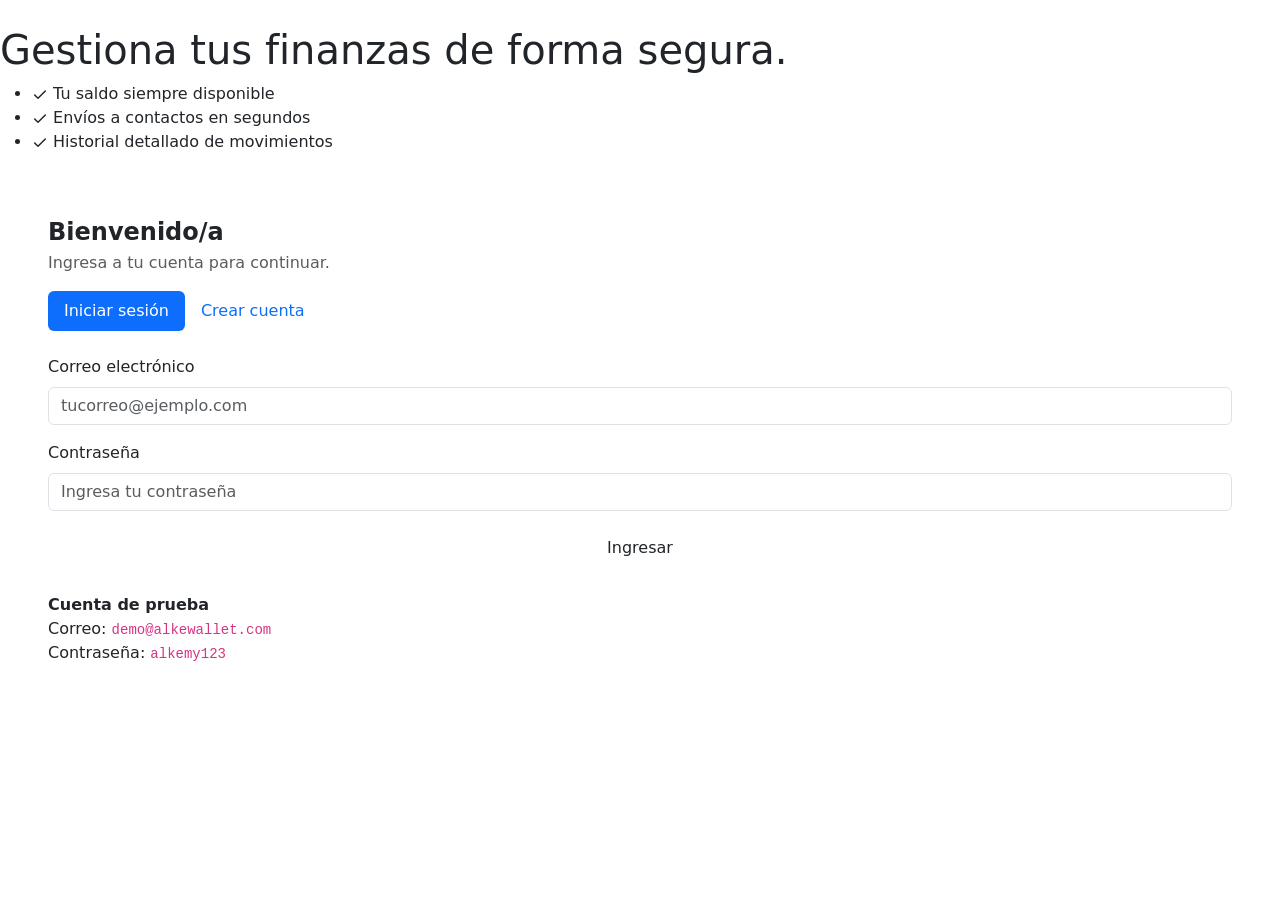
==== login.html @ 7c58fa4e "Inicio de sesion y registro de usuarios" ====
<!DOCTYPE html>
<html lang="es">
<head>
  <meta charset="UTF-8" />
  <meta name="viewport" content="width=device-width, initial-scale=1.0" />
  <meta name="description" content="Inicia sesión o crea tu cuenta en Alke Wallet." />
  <title>Iniciar sesión — Alke Wallet</title>

  <link
    href="https://cdn.jsdelivr.net/npm/bootstrap@5.3.3/dist/css/bootstrap.min.css"
    rel="stylesheet"
    integrity="sha384-QWTKZyjpPEjISv5WaRU9OFeRpok6YctnYmDr5pNlyT2bRjXh0JMhjY6hW+ALEwIH"
    crossorigin="anonymous"
  />
  <link rel="stylesheet" href="css/styles.css" />
</head>
<body>
  <div class="auth-wrapper">
    <aside class="auth-aside panel-dark">
      <a href="index.html" class="brand-logo h5 text-white text-decoration-none mb-4">
        <span class="brand-mark">A</span> Alke Wallet
      </a>
      <h1>Gestiona tus finanzas de forma segura.</h1>
      <ul class="feature-list">
        <li>
          <svg viewBox="0 0 24 24" width="16" height="16" fill="none" stroke="currentColor" stroke-width="2.2" stroke-linecap="round" stroke-linejoin="round" aria-hidden="true"><polyline points="20 6 9 17 4 12" /></svg>
          Tu saldo siempre disponible
        </li>
        <li>
          <svg viewBox="0 0 24 24" width="16" height="16" fill="none" stroke="currentColor" stroke-width="2.2" stroke-linecap="round" stroke-linejoin="round" aria-hidden="true"><polyline points="20 6 9 17 4 12" /></svg>
          Envíos a contactos en segundos
        </li>
        <li>
          <svg viewBox="0 0 24 24" width="16" height="16" fill="none" stroke="currentColor" stroke-width="2.2" stroke-linecap="round" stroke-linejoin="round" aria-hidden="true"><polyline points="20 6 9 17 4 12" /></svg>
          Historial detallado de movimientos
        </li>
      </ul>
    </aside>

    <section class="auth-form-panel">
      <div class="auth-card card-soft p-4 p-md-5">
        <h2 class="h4 fw-semibold mb-1">Bienvenido/a</h2>
        <p class="text-muted">Ingresa a tu cuenta para continuar.</p>

        <ul class="nav nav-pills mb-4" id="authTabs" role="tablist">
          <li class="nav-item" role="presentation">
            <button class="nav-link active" id="login-tab" data-bs-toggle="pill"
              data-bs-target="#login-pane" type="button" role="tab" aria-selected="true">
              Iniciar sesión
            </button>
          </li>
          <li class="nav-item" role="presentation">
            <button class="nav-link" id="register-tab" data-bs-toggle="pill"
              data-bs-target="#register-pane" type="button" role="tab" aria-selected="false">
              Crear cuenta
            </button>
          </li>
        </ul>

        <div id="authAlert" class="alert d-none" role="alert"></div>

        <div class="tab-content">
          <div class="tab-pane fade show active" id="login-pane" role="tabpanel">
            <form id="loginForm" novalidate>
              <div class="mb-3">
                <label for="loginEmail" class="form-label">Correo electrónico</label>
                <input type="email" class="form-control" id="loginEmail"
                  placeholder="tucorreo@ejemplo.com" required />
                <div class="invalid-feedback">Ingresa un correo válido.</div>
              </div>
              <div class="mb-3">
                <label for="loginPassword" class="form-label">Contraseña</label>
                <input type="password" class="form-control" id="loginPassword"
                  placeholder="Ingresa tu contraseña" minlength="6" required />
                <div class="invalid-feedback">La contraseña debe tener al menos 6 caracteres.</div>
              </div>
              <button type="submit" class="btn btn-brand w-100 py-2">Ingresar</button>
            </form>

            <p class="demo-hint mt-4 mb-0">
              <strong>Cuenta de prueba</strong><br />
              Correo: <code>demo@alkewallet.com</code><br />
              Contraseña: <code>alkemy123</code>
            </p>
          </div>

          <div class="tab-pane fade" id="register-pane" role="tabpanel">
            <form id="registerForm" novalidate>
              <div class="mb-3">
                <label for="regName" class="form-label">Nombre completo</label>
                <input type="text" class="form-control" id="regName"
                  placeholder="Tu nombre" required minlength="3" />
                <div class="invalid-feedback">Ingresa tu nombre (mínimo 3 caracteres).</div>
              </div>
              <div class="mb-3">
                <label for="regEmail" class="form-label">Correo electrónico</label>
                <input type="email" class="form-control" id="regEmail"
                  placeholder="tucorreo@ejemplo.com" required />
                <div class="invalid-feedback">Ingresa un correo válido.</div>
              </div>
              <div class="mb-3">
                <label for="regPassword" class="form-label">Contraseña</label>
                <input type="password" class="form-control" id="regPassword"
                  placeholder="Mínimo 6 caracteres" minlength="6" required />
                <div class="invalid-feedback">La contraseña debe tener al menos 6 caracteres.</div>
              </div>
              <button type="submit" class="btn btn-brand w-100 py-2">Crear cuenta</button>
            </form>
          </div>
        </div>
      </div>
    </section>
  </div>

  <script
    src="https://cdn.jsdelivr.net/npm/bootstrap@5.3.3/dist/js/bootstrap.bundle.min.js"
    integrity="sha384-YvpcrYf0tY3lHB60NNkmXc5s9fDVZLESaAA55NDzOxhy9GkcIdslK1eN7N6jIeHz"
    crossorigin="anonymous"
  ></script>
  <script src="js/store.js"></script>
  <script src="js/login.js"></script>
</body>
</html>
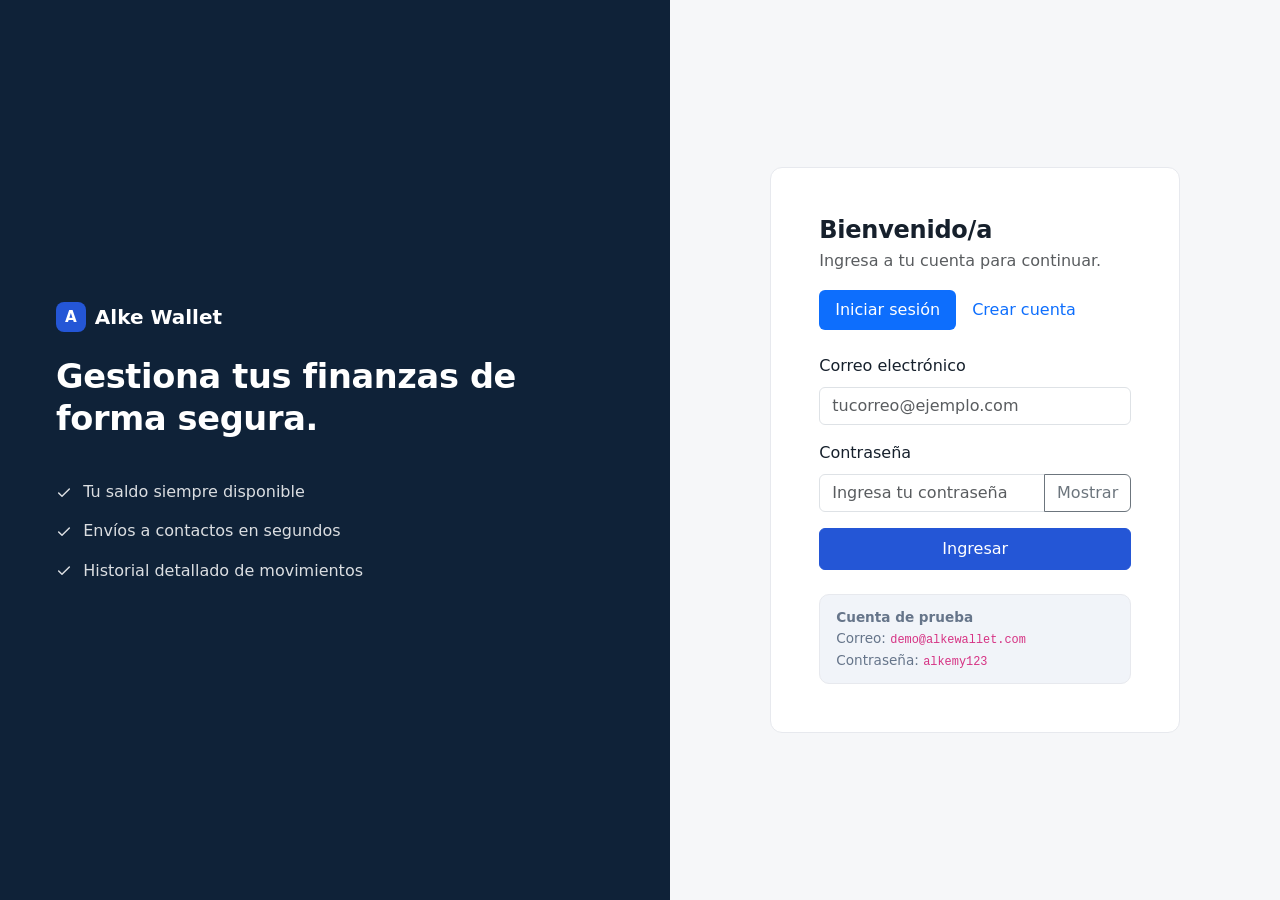
==== commit 39aa1f66: "Agrega boton para mostrar u ocultar la contrasena en el login" ====
--- a/login.html
+++ b/login.html
@@ -70,9 +70,13 @@
               </div>
               <div class="mb-3">
                 <label for="loginPassword" class="form-label">Contraseña</label>
-                <input type="password" class="form-control" id="loginPassword"
-                  placeholder="Ingresa tu contraseña" minlength="6" required />
-                <div class="invalid-feedback">La contraseña debe tener al menos 6 caracteres.</div>
+                <div class="input-group has-validation">
+                  <input type="password" class="form-control" id="loginPassword"
+                    placeholder="Ingresa tu contraseña" minlength="6" required />
+                  <button class="btn btn-outline-secondary" type="button" id="togglePassword"
+                    aria-label="Mostrar u ocultar contraseña">Mostrar</button>
+                  <div class="invalid-feedback">La contraseña debe tener al menos 6 caracteres.</div>
+                </div>
               </div>
               <button type="submit" class="btn btn-brand w-100 py-2">Ingresar</button>
             </form>
--- a/css/styles.css
+++ b/css/styles.css
@@ -0,0 +1,275 @@
+/* Estilos propios de Alke Wallet. Bootstrap pone la base; aquí va la marca. */
+
+:root {
+  --ink: #0f2238;
+  --primary: #2456d6;
+  --primary-hover: #1d49b8;
+  --up: #15803d;
+  --down: #b42318;
+
+  --bg: #f6f7f9;
+  --surface: #ffffff;
+  --text: #16202c;
+  --muted: #66758a;
+  --border: #e7e9ee;
+
+  --radius: 12px;
+  --shadow: 0 1px 2px rgba(16, 32, 56, 0.05), 0 1px 3px rgba(16, 32, 56, 0.04);
+
+  --font-base: 'Segoe UI', system-ui, -apple-system, Roboto, Helvetica, Arial, sans-serif;
+}
+
+* {
+  box-sizing: border-box;
+}
+
+body {
+  margin: 0;
+  font-family: var(--font-base);
+  color: var(--text);
+  background-color: var(--bg);
+  line-height: 1.55;
+}
+
+main {
+  min-height: calc(100vh - 64px);
+}
+
+a {
+  color: var(--primary);
+}
+
+h1, h2, h3 {
+  letter-spacing: -0.01em;
+}
+
+.text-money {
+  color: var(--up);
+}
+
+/* Paneles oscuros (navbar, hero, tarjeta de saldo): color plano, sin gradiente. */
+.panel-dark {
+  background: var(--ink);
+  color: #fff;
+}
+
+.brand-logo {
+  font-weight: 600;
+  display: inline-flex;
+  align-items: center;
+  gap: 0.55rem;
+}
+
+.brand-logo .brand-mark {
+  display: inline-grid;
+  place-items: center;
+  width: 30px;
+  height: 30px;
+  border-radius: 8px;
+  background: var(--primary);
+  color: #fff;
+  font-weight: 700;
+  font-size: 0.95rem;
+}
+
+.btn-brand {
+  background-color: var(--primary);
+  border-color: var(--primary);
+  color: #fff;
+  font-weight: 500;
+}
+
+.btn-brand:hover,
+.btn-brand:focus {
+  background-color: var(--primary-hover);
+  border-color: var(--primary-hover);
+  color: #fff;
+}
+
+.card-soft {
+  background: var(--surface);
+  border: 1px solid var(--border);
+  border-radius: var(--radius);
+  box-shadow: var(--shadow);
+}
+
+/* Navbar plana sobre fondo ink. */
+.navbar.panel-dark {
+  border-bottom: 1px solid rgba(255, 255, 255, 0.08);
+}
+
+.navbar.panel-dark .brand-mark {
+  background: #fff;
+  color: var(--ink);
+}
+
+.navbar .nav-link {
+  font-weight: 400;
+}
+
+/* Cajita de ícono reutilizable (SVG de línea). */
+.icon-box {
+  display: grid;
+  place-items: center;
+  width: 44px;
+  height: 44px;
+  border-radius: 10px;
+  background: #eef2fb;
+  color: var(--primary);
+}
+
+/* Avatar con la inicial del contacto. */
+.avatar {
+  display: grid;
+  place-items: center;
+  width: 40px;
+  height: 40px;
+  border-radius: 50%;
+  background: #eef1f5;
+  color: var(--ink);
+  font-weight: 600;
+  flex-shrink: 0;
+}
+
+/* Login: dos columnas en escritorio, una sola en móvil. */
+.auth-wrapper {
+  min-height: 100vh;
+  display: grid;
+  grid-template-columns: 1.1fr 1fr;
+}
+
+.auth-aside {
+  padding: 3.5rem;
+  display: flex;
+  flex-direction: column;
+  justify-content: center;
+}
+
+.auth-aside h1 {
+  font-size: 2.1rem;
+  font-weight: 600;
+  line-height: 1.25;
+}
+
+.auth-aside .feature-list {
+  list-style: none;
+  padding: 0;
+  margin: 2rem 0 0;
+}
+
+.auth-aside .feature-list li {
+  display: flex;
+  align-items: center;
+  gap: 0.7rem;
+  margin-bottom: 0.9rem;
+  color: rgba(255, 255, 255, 0.85);
+}
+
+.auth-form-panel {
+  display: flex;
+  align-items: center;
+  justify-content: center;
+  padding: 2rem;
+}
+
+.auth-card {
+  width: 100%;
+  max-width: 410px;
+  box-shadow: none;
+}
+
+.demo-hint {
+  font-size: 0.85rem;
+  background: #f1f4f9;
+  border: 1px solid var(--border);
+  border-radius: 10px;
+  padding: 0.75rem 1rem;
+  color: var(--muted);
+}
+
+/* Tarjeta de saldo. */
+.balance-card {
+  border-radius: var(--radius);
+  padding: 1.75rem;
+}
+
+.balance-card .balance-amount {
+  font-size: 2.4rem;
+  font-weight: 600;
+  letter-spacing: -0.02em;
+}
+
+/* Accesos rápidos. */
+.quick-action {
+  display: flex;
+  align-items: center;
+  gap: 0.9rem;
+  padding: 1.1rem 1.25rem;
+  text-decoration: none;
+  color: var(--text);
+  height: 100%;
+  transition: border-color 0.15s ease, box-shadow 0.15s ease;
+}
+
+.quick-action:hover {
+  border-color: var(--primary);
+  color: var(--primary);
+}
+
+/* Montos. */
+.amount-in {
+  color: var(--up);
+  font-weight: 600;
+}
+
+.amount-out {
+  color: var(--down);
+  font-weight: 600;
+}
+
+/* Etiqueta de tipo en el historial. */
+.tx-type {
+  font-weight: 500;
+}
+
+.contact-item {
+  cursor: pointer;
+  transition: background 0.15s ease;
+}
+
+.contact-item:hover {
+  background: #f4f6fa;
+}
+
+.empty-state {
+  text-align: center;
+  color: var(--muted);
+  padding: 3rem 1rem;
+}
+
+/* Tabla de movimientos. */
+.table > :not(caption) > * > * {
+  padding: 0.85rem 0.75rem;
+}
+
+thead th {
+  font-weight: 500;
+  text-transform: uppercase;
+  font-size: 0.72rem;
+  letter-spacing: 0.04em;
+  color: var(--muted);
+}
+
+@media (max-width: 768px) {
+  .auth-wrapper {
+    grid-template-columns: 1fr;
+  }
+
+  .auth-aside {
+    display: none;
+  }
+
+  .balance-card .balance-amount {
+    font-size: 2rem;
+  }
+}
